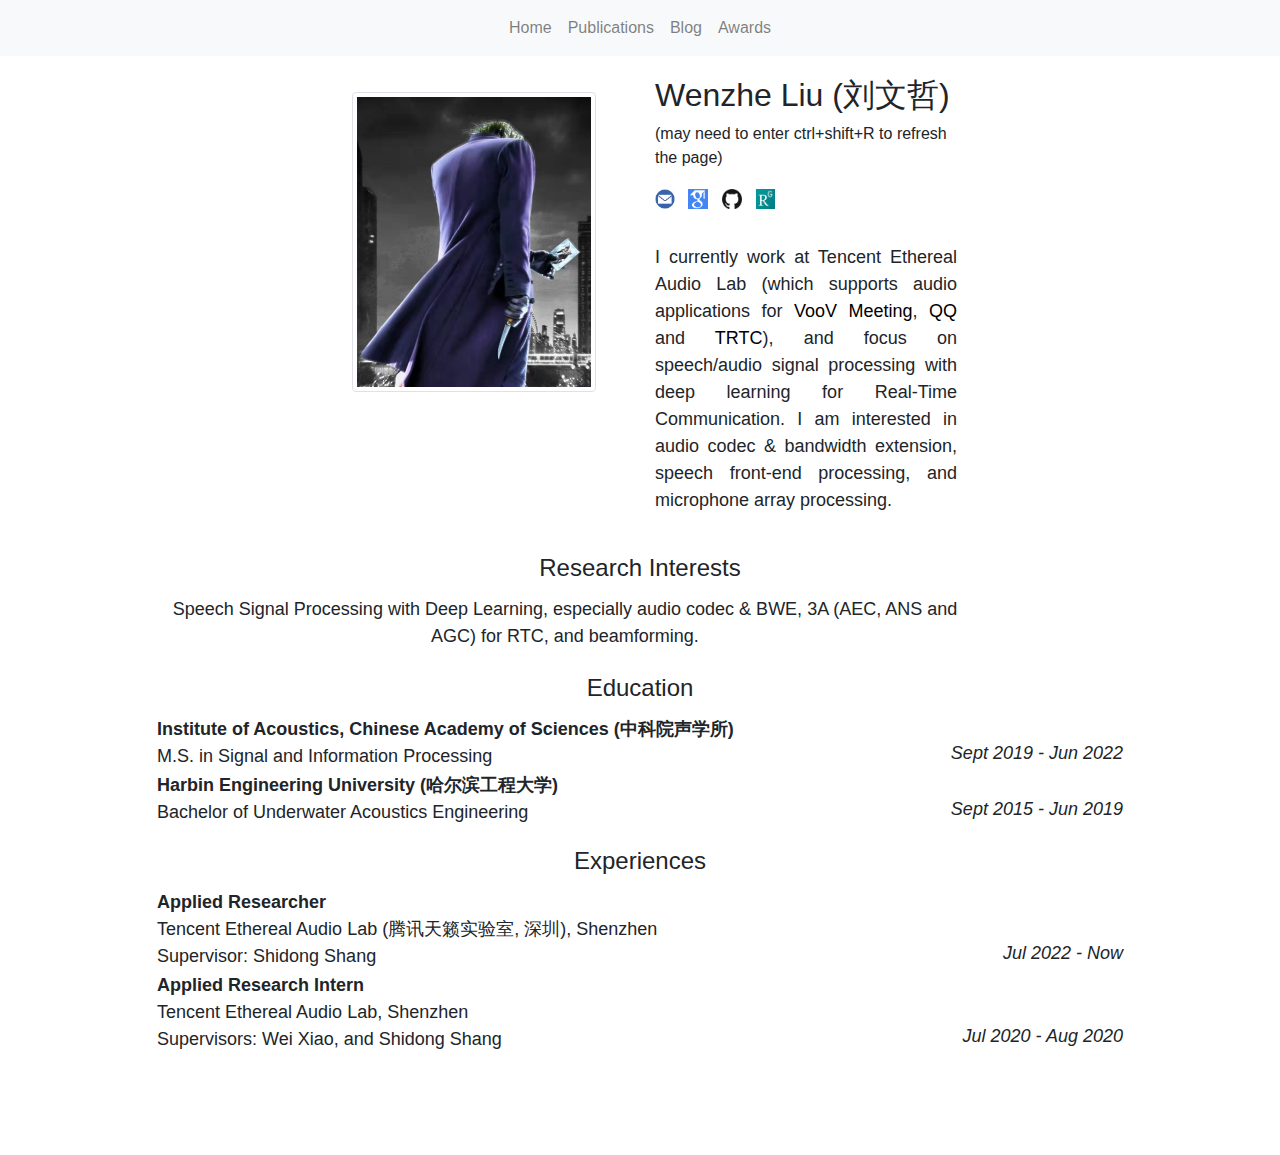
==== index.html @ e64ebca7 "Update index.html" ====
<!doctype html>
<html lang="en">
<head>
    <!-- Required meta tags -->
    <meta charset="utf-8">
	<meta name="google-site-verification" content="4N1WIXOhyUbYiK92iHqLzH_JAJe7_9CRu6kFEKwpWyc" />
	<meta name="baidu-site-verification" content="code-23K15X8EvO" />
    <meta name="viewport" content="width=device-width, initial-scale=1, shrink-to-fit=no">
    <meta name="Keywords" content="Wenzhe Liu, Liu Wenzhe, liuwenzhe, 刘文哲, IACAS, 声学所, 语音, speech, speech enhancement, 语音, 语音增强, wenzheliu, wenzhe liu, know your enemy, 
				   multi-channel speech, beam filter, low-latency, 哈工程, 中科院声学所, 声学研究所">
    <meta name="msvalidate.01" content="AEF277578473332F1C39BA2D576FAE03" />
    <title>刘文哲</title>
    <!-- Bootstrap CSS -->
    <link rel="stylesheet" href="https://maxcdn.bootstrapcdn.com/bootstrap/4.0.0/css/bootstrap.min.css"
        integrity="sha384-Gn5384xqQ1aoWXA+058RXPxPg6fy4IWvTNh0E263XmFcJlSAwiGgFAW/dAiS6JXm" crossorigin="anonymous">
    <!-- Fonts -->
    <link href="https://fonts.googleapis.com/css?family=Source+Sans+Pro:300,600" rel="stylesheet">
    <!-- font awesome -->
    <link rel="stylesheet" href="https://use.fontawesome.com/releases/v5.4.1/css/all.css"
        integrity="sha384-5sAR7xN1Nv6T6+dT2mhtzEpVJvfS3NScPQTrOxhwjIuvcA67KV2R5Jz6kr4abQsz" crossorigin="anonymous">
    <!-- custom css -->
    <link rel="stylesheet" href="assets/css/style.css">
</head>

<body>
    <!-- Navigation bar -->
<nav class="navbar sticky-top navbar-expand-lg navbar-light bg-light">
    <button class="navbar-toggler ml-auto" type="button" data-toggle="collapse" data-target="#navbarItems"
        aria-controls="navbarSupportedContent" aria-expanded="false" aria-label="Toggle navigation">
        <span class="navbar-toggler-icon"></span>
    </button>

    <div class="collapse navbar-collapse" id="navbarItems">
        <ul class="navbar-nav mx-auto">

            <!-- <li class="nav-item dropdown">
                <a class="nav-link dropdown-toggle active" href="index.html" id="homeDropdown" aria-haspopup="true" aria-expanded="false">
                  Home
                </a> 
                <ul class="dropdown-menu" aria-labelledby="homeDropdown">
                  <li><a class="dropdown-item" href="index.html#about">About</a></li>
                  <li><a class="dropdown-item" href="index.html#research">Research</a></li>
                  <li><a class="dropdown-item" href="index.html#news">Education</a></li>
                  <li><a class="dropdown-item" href="index.html#experience">Experience</a></li>
                </ul>
            </li> -->
	    <li class="nav-item">
                <a class="nav-link " href="index.html">Home</a>
            </li>
            <li class="nav-item">
                <a class="nav-link " href="publication.html">Publications</a>
            </li>
	    <li class="nav-item">
                <a class="nav-link "
                   href="blogs.html">Blog</a>
            </li>
		
            <li class="nav-item">
                <a class="nav-link "
                   href="awards.html">Awards</a>
            </li>
        </ul>
    </div>
</nav>
<div class="container">
    <div class="row justify-content-center" id="about">
        <div class="col-md-4">
			<p></p>
            <img src="img/joker.jpg" class="img-thumbnail mx-auto d-block portrait_img" alt="Wenzhe Liu">
        </div>
        <div class="col-md-4 flex align-items-center about_info">
            <div>
                <h1>Wenzhe Liu (刘文哲) </h1> 
		    <p>(may need to enter ctrl+shift+R to refresh the page)</p>

				<h6>
                    <a href="wenzheliu@tencent.com" target="_blank"><img src="./img/email.jpg" height="20px" style="margin-bottom:-3px"></a> &nbsp
                    <a href="https://scholar.google.com/citations?user=lAticxUAAAAJ" target="_blank"><img src="./img/google_scholar.png" height="20px" style="margin-bottom:-3px"></a> &nbsp
                    <a href="https://github.com/Wenzhe-Liu" target="_blank"><img src="./img/github_s.jpg" height="20px" style="margin-bottom:-3px"></a> &nbsp
					<a href="https://www.researchgate.net/profile/Wenzhe-Liu-3" target="_blank"><img src="./img/researchgate.jpg" height="20px" style="margin-bottom:-3px"></a>
					<!-- <a href="https://www.researchgate.net/profile/Wenzhe-Liu-3" target="_blank"><img src="./img/researchgate.jpg" height="20px" style="margin-bottom:-3px">[Researchgate]</a> -->
                </h6>
				
				
                <div class="row">
					<div class="col-md-12">
						<div class="about_text">
							<p> I currently work at Tencent Ethereal Audio Lab (which supports audio applications for <a href="https://meeting.tencent.com/" style="color:black;">VooV Meeting</a>, <a href="https://im.qq.com/index/" style="color:black;">QQ</a> and <a href="https://cloud.tencent.com/product/trtc" style="color:black;">TRTC</a>), 
								and focus on speech/audio signal processing with deep learning for Real-Time Communication. I am interested in audio codec & bandwidth extension, speech front-end processing, and microphone array processing. 
							  
							</p>
						</div>
					</div>
				</div>
                <!-- <h2>14820 NE 36th Street, Building 99, <br> Redmond, WA 98052</h2> -->
                
            </div>
        </div>
    </div>



        <div class="row" id="experience">
            <div class="col-md-12">
				
				<div class="section_header">Research Interests</div>
                
                <div class="experience">
                    
                    <div class="exp_company">
					<center>
                        Speech Signal Processing with Deep Learning, especially audio codec & BWE, 3A (AEC, ANS and AGC) for RTC, and beamforming. 
                    </center>
					</div>
                    
                </div>
                
				
                <div class="section_header">Education</div>
                
                <div class="experience">
                    <div class="exp_title_bold">
                        Institute of Acoustics, Chinese Academy of Sciences (中科院声学所)
                    </div>
                    <div class="exp_company">
                        M.S. in Signal and Information Processing
                    </div>
                    <div class="exp_date_long">
                        Sept 2019 - Jun 2022
                    </div>
                </div>
                <div class="experience">
                    <div class="exp_title_bold">
                        Harbin Engineering University (哈尔滨工程大学)
                    </div>
                    <div class="exp_company">
                        Bachelor of Underwater Acoustics Engineering
                    </div>
                    <div class="exp_date_long">
                        Sept 2015 - Jun 2019
                    </div>
                </div>

                <div class="section_header">Experiences</div>
		    
                <div class="experience">
                    <div class="exp_title_bold">
                        Applied Researcher
                    </div>
                    <div class="exp_company">
                        Tencent Ethereal Audio Lab (腾讯天籁实验室, 深圳), Shenzhen</br>
						Supervisor: Shidong Shang
                    </div>
                    <div class="exp_date_long">
                        Jul 2022 - Now
                    </div>
                </div>
		
                <div class="experience">
                    <div class="exp_title_bold">
                        Applied Research Intern
                    </div>
                    <div class="exp_company">
                        Tencent Ethereal Audio Lab, Shenzhen</br>
						Supervisors: Wei Xiao, and Shidong Shang
                    </div>
                    <div class="exp_date_long">
                        Jul 2020 - Aug 2020
                    </div>
                </div>
            </div>
        </div>
    </div>
    <!-- Optional JavaScript -->
    <!-- jQuery first, then Popper.js, then Bootstrap JS -->
    <script src="https://code.jquery.com/jquery-3.2.1.slim.min.js"
        integrity="sha384-KJ3o2DKtIkvYIK3UENzmM7KCkRr/rE9/Qpg6aAZGJwFDMVNA/GpGFF93hXpG5KkN"
        crossorigin="anonymous"></script>
    <script src="https://cdnjs.cloudflare.com/ajax/libs/popper.js/1.12.9/umd/popper.min.js"
        integrity="sha384-ApNbgh9B+Y1QKtv3Rn7W3mgPxhU9K/ScQsAP7hUibX39j7fakFPskvXusvfa0b4Q"
        crossorigin="anonymous"></script>
    <script src="https://maxcdn.bootstrapcdn.com/bootstrap/4.0.0/js/bootstrap.min.js"
        integrity="sha384-JZR6Spejh4U02d8jOt6vLEHfe/JQGiRRSQQxSfFWpi1MquVdAyjUar5+76PVCmYl"
        crossorigin="anonymous"></script>
    <script src="assets/js/style.js"></script>
</body>

</html>
---- assets/css/style.css ----
/* body { */
    /* font-family: 'Source Sans Pro', sans-serif; */
    /* font-size: 18px; */
    /* padding-top: 0px; */
    padding-top: 62px;
/* } */
body {
    font-family: 'Times New Roman', sans-serif;
    font-size: 18px;
    padding-top: 0px;
    /*padding-top: 62px;*/
}
ul {
    padding-left: 25px;
}

a {
    color: #e03333;
}

a:hover {
    color: #f87979;
}

.navbar .navbar-collapse {
    text-align: center;
}

.navbar-light .navbar-nav .nav-link:focus,
.navbar-light .navbar-nav .nav-link:hover {
    color: #e03333 !important;
}

.navbar-nav li:hover>ul.dropdown-menu {
    margin-top: -8px;
    display: block;
}

.dropdown-menu .dropdown-item:active {
    background: #e03333 !important;
}

.container {
    max-width: 996px;
    margin-bottom: 100px;
}

#about {
    padding-top: 20px;
}

#about h1 {
    font-size: 32px;
}

#about h2 {
    font-size: 20px;
}

#about h3 {
    font-size: 18px;
}

#about h5 {
    font-size: 20px;
}

.portrait_img {
    max-height: 300px;
}

.about_text {
    font-size: 18px;
    margin-top: 30px;
    text-align: justify;
}

.section_header {
    margin-top: 20px;
    margin-bottom: 10px;
    text-align: center;
    font-size: 24px;
}

.section_header hr {
    max-width: 100px;
    height: 5px;
    border-top: 3px solid #e03333;
    margin-top: 10px;
    margin-bottom: 10px;
}

.subsec_header {
    margin-top: 30px;
    text-align: center;
    font-size: 20px;
}

.publication {
    margin-bottom: 0px;
}

.first-column {
    width: 16%;
    padding: 0 10px 0 0;
    /* float: left; */
}

.second-column {
    width: 100%;
    padding: 0 10px 0 10px;
    /* float: right; */
}

/* @media only screen and (max-width: 800px) {

   .first-column {
        width: 100%;
        padding-bottom: 10px;
        float: none;
    }

    .second-column {
        width: 100%;
        padding-bottom: 10px;
        float: none;
    }
    
} */

.pub_title {
    font-size: 20px;
    font-weight: bold;
    margin-bottom: 3px;
}

.pub_award {
    font-size: 18px;
    font-weight: bold;
    color: #e03333;
}

.pub_authors {
    font-size: 18px;
}

.pub_conference {
    font-size: 18px;
    font-style: italic;
    margin-right: 80px;
}

.pub_teaser {
    max-height: 200px;
    width: 100%;
}

.pub_xin {
    font-size: 18px;
    font-weight: bold;
    /* text-decoration: underline; */
    padding-bottom: 1px;
    /* border-bottom: 1px solid; */
    display: inline;
    line-height: 4px;
}

.teach_pub_links {
    font-size: 18px;
    text-align: right;
    margin-top: -26px;
}

.pub_links {
    font-size: 18px;
    /* text-align: right; */
    margin-right: 80px;
    /* margin-top: -32px; */
}

.icon-button {
    padding: 5px 5px 0px 0px;
    font-size: 1.5em;
}

.experience {
    margin-bottom: 5px;
}

.experience>img:first-of-type {
    width: 100px;
}

.exp_title {
    font-size: 18px;
    padding-right: 80px;
}

.exp_title_bold {
    font-size: 18px;
    font-weight: bold;
    padding-right: 80px;
}

.exp_company {
    font-size: 18px;
    margin-right: 150px;
}

.exp_sup {
    margin-top: -30px;
    font-size: 18px;
    text-align: right;
}

.exp_date {
    margin-top: -30px;
    font-size: 18px;
    font-style: italic;
    text-align: right;
}

.exp_date_long {
    margin-top: -30px;
    font-size: 18px;
    font-style: italic;
    text-align: right;
}


.software {
    margin-bottom: 10px;
}

.software_name {
    margin-right: 30px;
}

.software_link {
    font-size: 18px;
    margin-top: -36px;
    text-align: right;
}

.student {
    margin-bottom: 20px;
    text-align: center;
}

.student_name {
    font-size: 18px;
    font-weight: bold;
    padding-right: 0px;
}

.student_link {
    font-size: 18px;
    margin-top: -26px;
    text-align: right;
}

#news_more h5 {
    text-align: center;
}

@media (max-width: 416px) {

    .dropdown-item {
        text-align: center;
    }

    .about_info {
        text-align: center;
    }

    #about h1 {
        font-size: 32px;
    }

    #about h2 {
        font-size: 22px;
    }

    .experience {
        margin-bottom: 5px;
        margin-left: 5px;
        margin-right: 5px;
    }

    .exp_company {
        font-size: 20px;
        margin-right: 0px;
    }

    .exp_title {
        font-size: 18px;
        padding-right: 0px;
    }

    .exp_title_bold {
        font-size: 18px;
        font-weight: bold;
        padding-right: 0px;
    }

    .exp_date {
        margin-top: 0px;
        font-size: 18px;
        font-style: italic;
        text-align: left;
    }

    .exp_date_long {
        margin-top: 0px;
        font-size: 18px;
        font-style: italic;
        text-align: left;
    }

    .publication {
        margin-bottom: 30px;
        margin-left: 5px;
        margin-right: 5px;
    }

    .pub_title {
        font-size: 18px;
        font-weight: bold;
        margin-bottom: 3px;
        text-align: center;
    }

    .pub_authors {
        font-size: 16px;
        text-align: center;
    }

    .pub_conference {
        font-size: 16px;
        font-style: italic;
        margin-right: 0px;
        text-align: center;
    }

    .pub_sophia {
        font-size: 18px;
        padding-bottom: 1px;
        border-bottom: 1px solid;
        line-height: 4px;
    }

    .pub_links {
        font-size: 18px;
        text-align: center;
        margin-top: 0px;
    }

    .software_name {
        font-size: 20px;
        margin-right: 0px;
    }

    .software_link {
        font-size: 18px;
        margin-top: 0px;
        text-align: right;
    }
}

@media (max-width:768px) and (min-width:417px) {

    .dropdown-item {
        text-align: center;
    }

    .about_info {
        text-align: center;
    }

    #about h1 {
        font-size: 28px;
    }

    #about h2 {
        font-size: 20px;
    }

    .exp_title {
        font-size: 18px;
        padding-right: 0px;
    }

    .exp_date_long {
        margin-top: -30px;
        font-size: 18px;
        font-style: italic;
        text-align: right;
    }

    .pub_links {
        font-size: 18px;
        text-align: center;
        margin-top: 0px;
    }
}


@media (max-width:992px) and (min-width:769px) {

    .dropdown-item {
        text-align: center;
    }

    #about h1 {
        font-size: 32px;
    }

    #about h2 {
        font-size: 22px;
    }
}
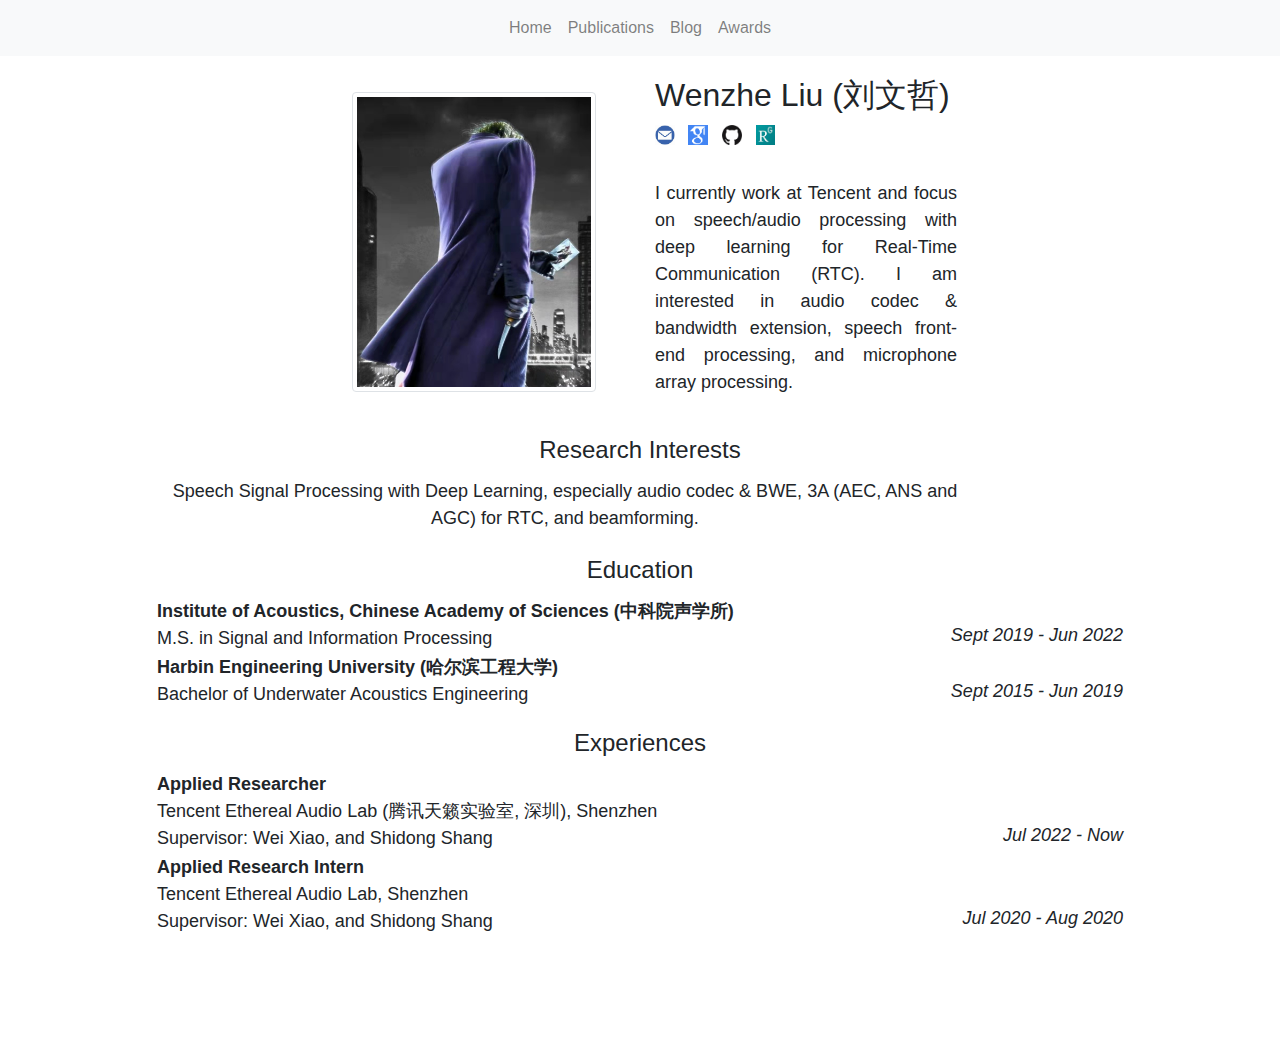
==== commit 529e051d: "Update index.html" ====
--- a/index.html
+++ b/index.html
@@ -31,6 +31,7 @@
     </button>
 
     <div class="collapse navbar-collapse" id="navbarItems">
+        <!--<ul class="navbar-nav ml-auto">-->
         <ul class="navbar-nav mx-auto">
 
             <!-- <li class="nav-item dropdown">
@@ -44,12 +45,21 @@
                   <li><a class="dropdown-item" href="index.html#experience">Experience</a></li>
                 </ul>
             </li> -->
-	    <li class="nav-item">
-                <a class="nav-link " href="index.html">Home</a>
+			<li class="nav-item">
+                <a class="nav-link "
+                href="index.html">Home</a>
             </li>
             <li class="nav-item">
-                <a class="nav-link " href="publication.html">Publications</a>
+                <a class="nav-link "
+                href="publication.html">Publications</a>
             </li>
+            <!-- <li class="nav-item">
+                <a class="nav-link "
+                   href="software.html">Software</a>
+            </li> -->
+            <!-- <li class="nav-item">
+                <a class="nav-link " href="teaching.html">Teaching</a>
+            </li> -->
 	    <li class="nav-item">
                 <a class="nav-link "
                    href="blogs.html">Blog</a>
@@ -59,6 +69,9 @@
                 <a class="nav-link "
                    href="awards.html">Awards</a>
             </li>
+            <!-- <li class="nav-item">
+                <a class="nav-link " href="service.html">Services</a>
+            </li> -->
         </ul>
     </div>
 </nav>
@@ -71,7 +84,6 @@
         <div class="col-md-4 flex align-items-center about_info">
             <div>
                 <h1>Wenzhe Liu (刘文哲) </h1> 
-		    <p>(may need to enter ctrl+shift+R to refresh the page)</p>
 
 				<h6>
                     <a href="wenzheliu@tencent.com" target="_blank"><img src="./img/email.jpg" height="20px" style="margin-bottom:-3px"></a> &nbsp
@@ -85,8 +97,7 @@
                 <div class="row">
 					<div class="col-md-12">
 						<div class="about_text">
-							<p> I currently work at Tencent Ethereal Audio Lab (which supports audio applications for <a href="https://meeting.tencent.com/" style="color:black;">VooV Meeting</a>, <a href="https://im.qq.com/index/" style="color:black;">QQ</a> and <a href="https://cloud.tencent.com/product/trtc" style="color:black;">TRTC</a>), 
-								and focus on speech/audio signal processing with deep learning for Real-Time Communication. I am interested in audio codec & bandwidth extension, speech front-end processing, and microphone array processing. 
+							<p> I currently work at Tencent and focus on speech/audio processing with deep learning for Real-Time Communication (RTC). I am interested in audio codec & bandwidth extension, speech front-end processing, and microphone array processing. 
 							  
 							</p>
 						</div>
@@ -149,7 +160,7 @@
                     </div>
                     <div class="exp_company">
                         Tencent Ethereal Audio Lab (腾讯天籁实验室, 深圳), Shenzhen</br>
-						Supervisor: Shidong Shang
+						Supervisor: Wei Xiao, and Shidong Shang
                     </div>
                     <div class="exp_date_long">
                         Jul 2022 - Now
@@ -162,7 +173,7 @@
                     </div>
                     <div class="exp_company">
                         Tencent Ethereal Audio Lab, Shenzhen</br>
-						Supervisors: Wei Xiao, and Shidong Shang
+						Supervisor: Wei Xiao, and Shidong Shang
                     </div>
                     <div class="exp_date_long">
                         Jul 2020 - Aug 2020
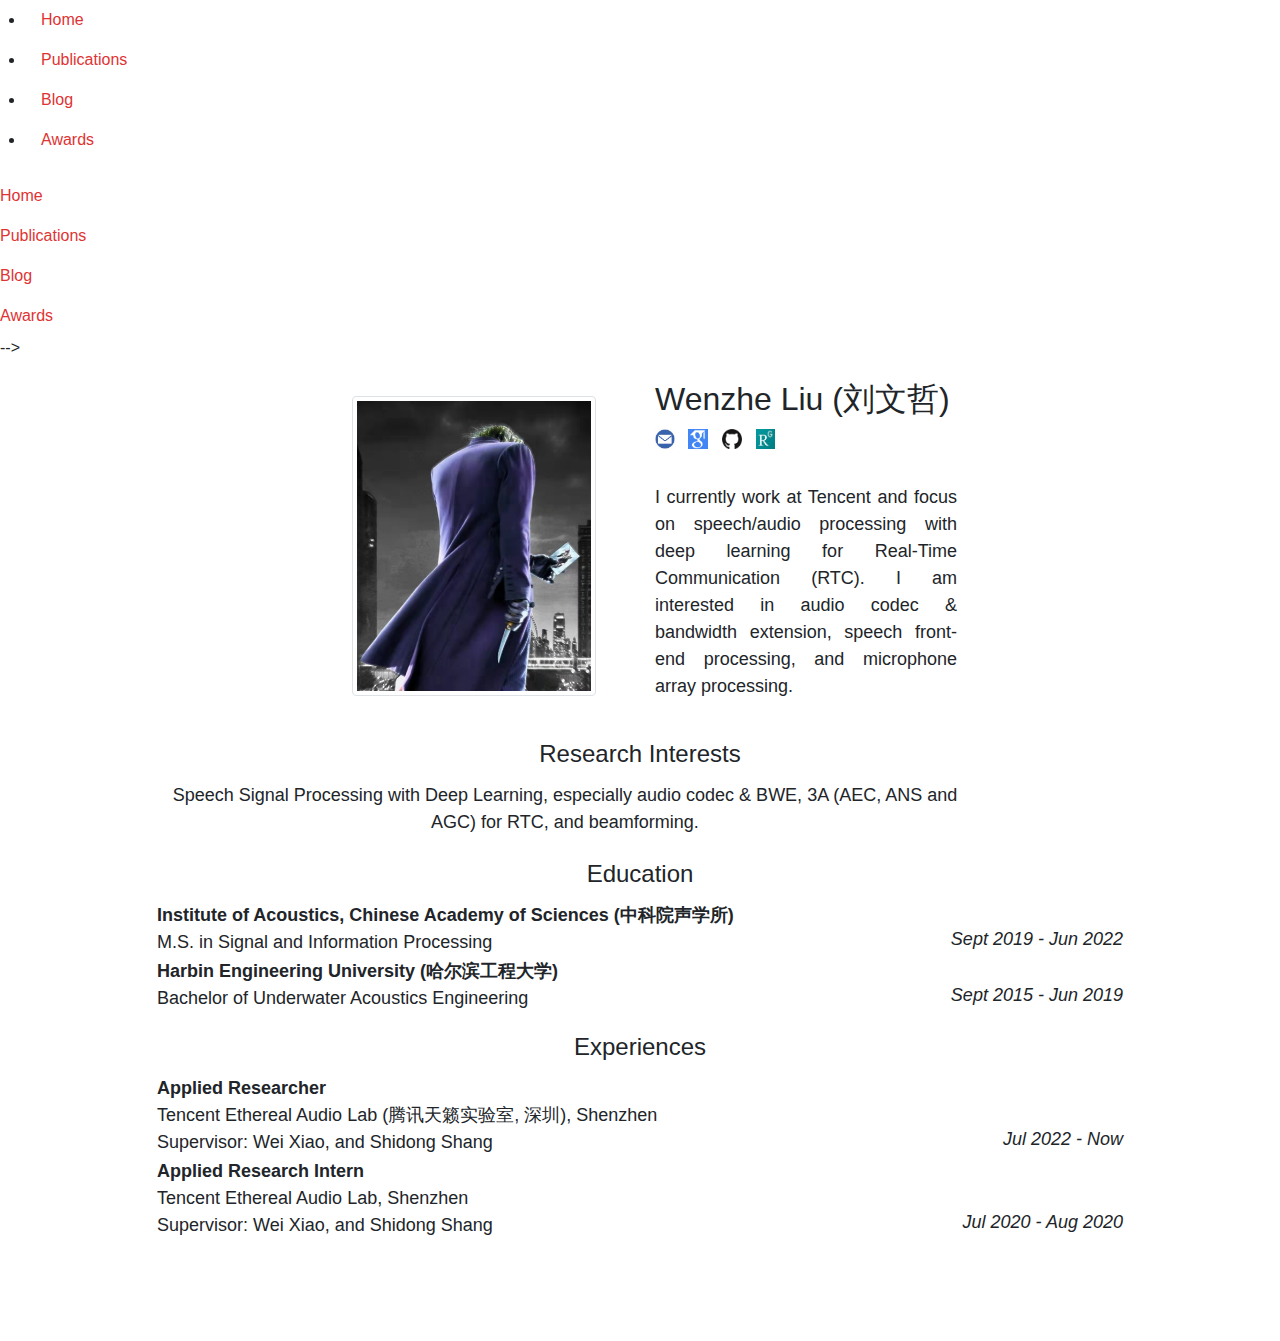
==== commit cd4f5b6b: "Update index.html" ====
--- a/index.html
+++ b/index.html
@@ -24,57 +24,79 @@
 
 <body>
     <!-- Navigation bar -->
-<nav class="navbar sticky-top navbar-expand-lg navbar-light bg-light">
-    <button class="navbar-toggler ml-auto" type="button" data-toggle="collapse" data-target="#navbarItems"
-        aria-controls="navbarSupportedContent" aria-expanded="false" aria-label="Toggle navigation">
-        <span class="navbar-toggler-icon"></span>
-    </button>
-
-    <div class="collapse navbar-collapse" id="navbarItems">
-        <!--<ul class="navbar-nav ml-auto">-->
-        <ul class="navbar-nav mx-auto">
-
-            <!-- <li class="nav-item dropdown">
-                <a class="nav-link dropdown-toggle active" href="index.html" id="homeDropdown" aria-haspopup="true" aria-expanded="false">
-                  Home
-                </a> 
-                <ul class="dropdown-menu" aria-labelledby="homeDropdown">
-                  <li><a class="dropdown-item" href="index.html#about">About</a></li>
-                  <li><a class="dropdown-item" href="index.html#research">Research</a></li>
-                  <li><a class="dropdown-item" href="index.html#news">Education</a></li>
-                  <li><a class="dropdown-item" href="index.html#experience">Experience</a></li>
-                </ul>
-            </li> -->
-			<li class="nav-item">
+	 <div>
+        <ul>
+	   <li>
                 <a class="nav-link "
                 href="index.html">Home</a>
             </li>
-            <li class="nav-item">
+            <li>
                 <a class="nav-link "
                 href="publication.html">Publications</a>
             </li>
-            <!-- <li class="nav-item">
-                <a class="nav-link "
-                   href="software.html">Software</a>
-            </li> -->
-            <!-- <li class="nav-item">
-                <a class="nav-link " href="teaching.html">Teaching</a>
-            </li> -->
-	    <li class="nav-item">
+	    <li>
                 <a class="nav-link "
                    href="blogs.html">Blog</a>
             </li>
 		
-            <li class="nav-item">
+            <li>
                 <a class="nav-link "
                    href="awards.html">Awards</a>
             </li>
-            <!-- <li class="nav-item">
-                <a class="nav-link " href="service.html">Services</a>
-            </li> -->
         </ul>
     </div>
-</nav>
+<!-- 	<nav class="navbar sticky-top navbar-expand-lg navbar-light bg-light">
+	    <button class="navbar-toggler ml-auto" type="button" data-toggle="collapse" data-target="#navbarItems"
+		aria-controls="navbarSupportedContent" aria-expanded="false" aria-label="Toggle navigation">
+		<span class="navbar-toggler-icon"></span>
+	    </button>
+
+	    <div class="collapse navbar-collapse" id="navbarItems">
+		<!--<ul class="navbar-nav ml-auto">-->
+		<ul class="navbar-nav mx-auto">
+
+		    <!-- <li class="nav-item dropdown">
+			<a class="nav-link dropdown-toggle active" href="index.html" id="homeDropdown" aria-haspopup="true" aria-expanded="false">
+			  Home
+			</a> 
+			<ul class="dropdown-menu" aria-labelledby="homeDropdown">
+			  <li><a class="dropdown-item" href="index.html#about">About</a></li>
+			  <li><a class="dropdown-item" href="index.html#research">Research</a></li>
+			  <li><a class="dropdown-item" href="index.html#news">Education</a></li>
+			  <li><a class="dropdown-item" href="index.html#experience">Experience</a></li>
+			</ul>
+		    </li> -->
+				<li class="nav-item">
+			<a class="nav-link "
+			href="index.html">Home</a>
+		    </li>
+		    <li class="nav-item">
+			<a class="nav-link "
+			href="publication.html">Publications</a>
+		    </li>
+		    <!-- <li class="nav-item">
+			<a class="nav-link "
+			   href="software.html">Software</a>
+		    </li> -->
+		    <!-- <li class="nav-item">
+			<a class="nav-link " href="teaching.html">Teaching</a>
+		    </li> -->
+		    <li class="nav-item">
+			<a class="nav-link "
+			   href="blogs.html">Blog</a>
+		    </li>
+
+		    <li class="nav-item">
+			<a class="nav-link "
+			   href="awards.html">Awards</a>
+		    </li>
+		    <!-- <li class="nav-item">
+			<a class="nav-link " href="service.html">Services</a>
+		    </li> -->
+		</ul>
+	    </div>
+	</nav> -->
+	
 <div class="container">
     <div class="row justify-content-center" id="about">
         <div class="col-md-4">
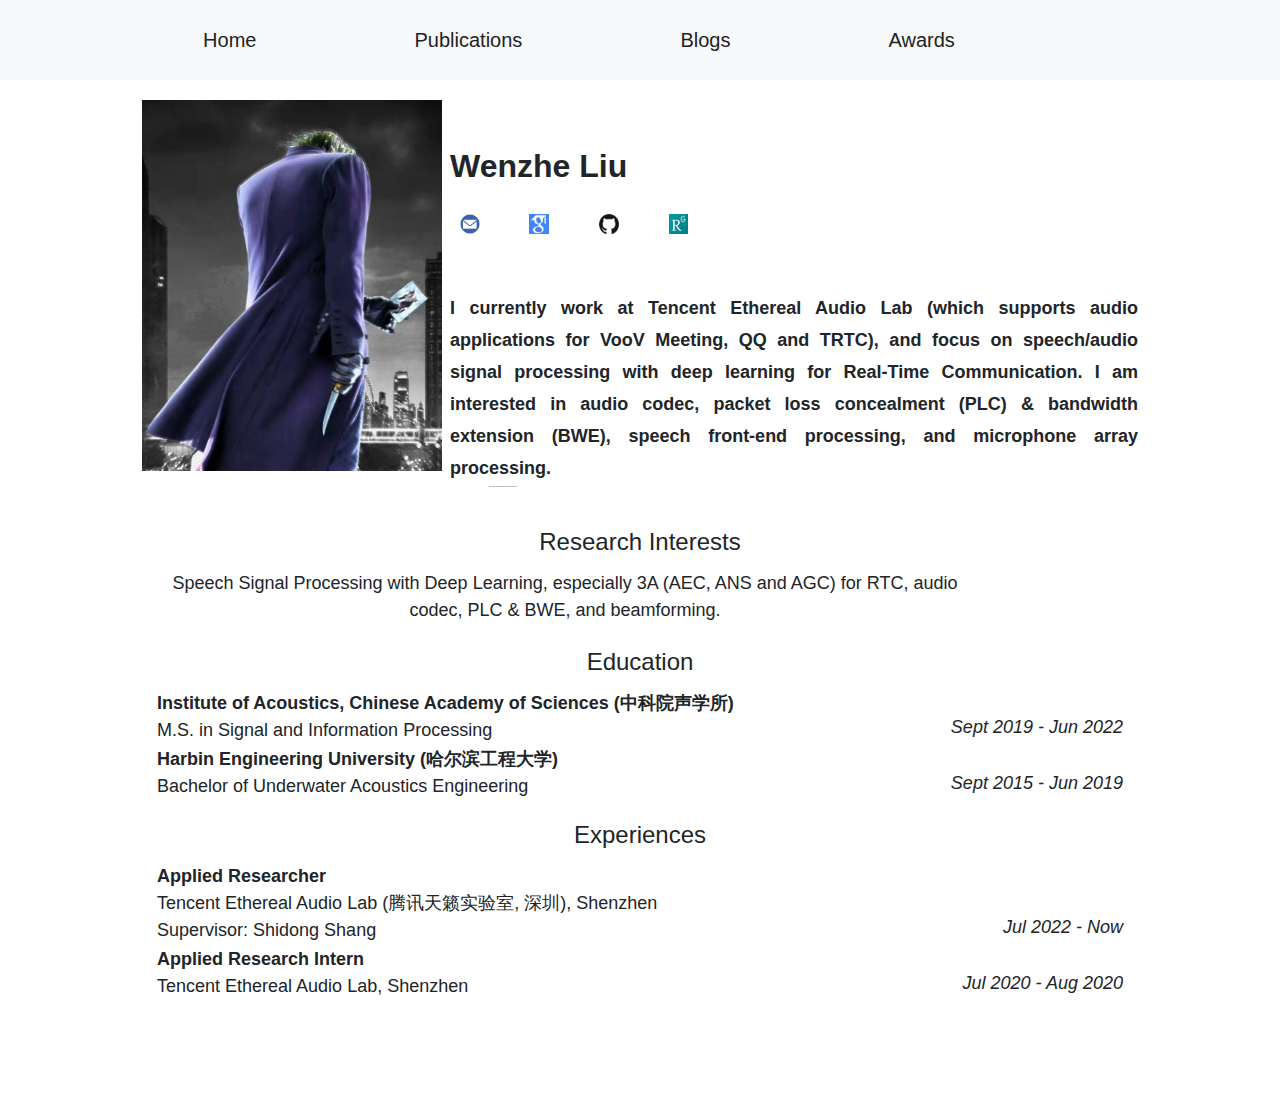
==== commit 60d48e5a: "Update index.html" ====
--- a/index.html
+++ b/index.html
@@ -1,132 +1,126 @@
 <!doctype html>
-<html lang="en">
-<head>
+<html lang="en"><head>
     <!-- Required meta tags -->
     <meta charset="utf-8">
-	<meta name="google-site-verification" content="4N1WIXOhyUbYiK92iHqLzH_JAJe7_9CRu6kFEKwpWyc" />
-	<meta name="baidu-site-verification" content="code-23K15X8EvO" />
+	<meta name="google-site-verification" content="4N1WIXOhyUbYiK92iHqLzH_JAJe7_9CRu6kFEKwpWyc">
+	<meta name="baidu-site-verification" content="code-23K15X8EvO">
     <meta name="viewport" content="width=device-width, initial-scale=1, shrink-to-fit=no">
     <meta name="Keywords" content="Wenzhe Liu, Liu Wenzhe, liuwenzhe, 刘文哲, IACAS, 声学所, 语音, speech, speech enhancement, 语音, 语音增强, wenzheliu, wenzhe liu, know your enemy, 
 				   multi-channel speech, beam filter, low-latency, 哈工程, 中科院声学所, 声学研究所">
-    <meta name="msvalidate.01" content="AEF277578473332F1C39BA2D576FAE03" />
+    <meta name="msvalidate.01" content="AEF277578473332F1C39BA2D576FAE03">
     <title>刘文哲</title>
     <!-- Bootstrap CSS -->
-    <link rel="stylesheet" href="https://maxcdn.bootstrapcdn.com/bootstrap/4.0.0/css/bootstrap.min.css"
-        integrity="sha384-Gn5384xqQ1aoWXA+058RXPxPg6fy4IWvTNh0E263XmFcJlSAwiGgFAW/dAiS6JXm" crossorigin="anonymous">
+    <link rel="stylesheet" href="https://maxcdn.bootstrapcdn.com/bootstrap/4.0.0/css/bootstrap.min.css" integrity="sha384-Gn5384xqQ1aoWXA+058RXPxPg6fy4IWvTNh0E263XmFcJlSAwiGgFAW/dAiS6JXm" crossorigin="anonymous">
     <!-- Fonts -->
     <link href="https://fonts.googleapis.com/css?family=Source+Sans+Pro:300,600" rel="stylesheet">
     <!-- font awesome -->
-    <link rel="stylesheet" href="https://use.fontawesome.com/releases/v5.4.1/css/all.css"
-        integrity="sha384-5sAR7xN1Nv6T6+dT2mhtzEpVJvfS3NScPQTrOxhwjIuvcA67KV2R5Jz6kr4abQsz" crossorigin="anonymous">
+    <link rel="stylesheet" href="https://use.fontawesome.com/releases/v5.4.1/css/all.css" integrity="sha384-5sAR7xN1Nv6T6+dT2mhtzEpVJvfS3NScPQTrOxhwjIuvcA67KV2R5Jz6kr4abQsz" crossorigin="anonymous">
     <!-- custom css -->
     <link rel="stylesheet" href="assets/css/style.css">
+    <style>
+	    ul{list-style-type:none;margin:0;padding:0;overflow:hidden;background-color:#bbb;} 
+	    li{float:left} 
+	    li a{display:block;width:120px; padding:20px 50px; font-size:50}
+
+<!--     body {
+    min-width: 320px;
+    height: auto;
+    background-color: #fff;
+    font-family: Open Sans,Arial,Helvetica,Microsoft Yahei,sans-serif;
+    font-size: 1px;
+    font-display: fallback;
+    line-height: 1.5;
+} -->
+    div a{
+        position: relative;
+    flex:1 0 auto;
+    height: 64px;
+    display: inline-flex;
+    -webkit-box-align: center;
+    align-items: center;
+    padding: 0px 18px;
+    background-color: transparent;
+    text-decoration: none;
+    cursor: pointer;
+    color: #202325;
+    font-size: 20px;
+    }
+    nav div{
+        height: 64px;
+    display: flex;
+    -webkit-box-align: center;
+    align-items: center;
+width: 1260px;
+    max-width: 90%;
+    margin: auto;
+    -webkit-box-pack: justify;
+    justify-content: space-between;
+    }
+.acontainer {font-size: 0;}
+.aleft {
+ display: inline-block;
+ vertical-align: top;
+ width: 300px;
+ }
+.aright {
+ display: inline-block;
+ width: calc(100% - 300px);
+ vertical-align: top;}
+.aright h1{    font-size: 22px;
+    line-height: 32px;
+    font-weight: 600;
+    margin-top: 50px;
+    margin-bottom: 8px;
+          margin-left:8px;}
+.bio {ont-size: 22px;
+    line-height: 32px;
+    font-weight: 600;
+    margin-top: 8px;
+    margin-bottom: 2px;
+          margin-left:8px;}
+</style> 
 </head>
 
 <body>
     <!-- Navigation bar -->
-	 <div>
-        <ul>
-	   <li>
-                <a class="nav-link "
-                href="index.html">Home</a>
-            </li>
-            <li>
-                <a class="nav-link "
-                href="publication.html">Publications</a>
-            </li>
-	    <li>
-                <a class="nav-link "
-                   href="blogs.html">Blog</a>
-            </li>
-		
-            <li>
-                <a class="nav-link "
-                   href="awards.html">Awards</a>
-            </li>
-        </ul>
-    </div>
-<!-- 	<nav class="navbar sticky-top navbar-expand-lg navbar-light bg-light">
-	    <button class="navbar-toggler ml-auto" type="button" data-toggle="collapse" data-target="#navbarItems"
-		aria-controls="navbarSupportedContent" aria-expanded="false" aria-label="Toggle navigation">
-		<span class="navbar-toggler-icon"></span>
-	    </button>
-
-	    <div class="collapse navbar-collapse" id="navbarItems">
-		<!--<ul class="navbar-nav ml-auto">-->
-		<ul class="navbar-nav mx-auto">
-
-		    <!-- <li class="nav-item dropdown">
-			<a class="nav-link dropdown-toggle active" href="index.html" id="homeDropdown" aria-haspopup="true" aria-expanded="false">
-			  Home
-			</a> 
-			<ul class="dropdown-menu" aria-labelledby="homeDropdown">
-			  <li><a class="dropdown-item" href="index.html#about">About</a></li>
-			  <li><a class="dropdown-item" href="index.html#research">Research</a></li>
-			  <li><a class="dropdown-item" href="index.html#news">Education</a></li>
-			  <li><a class="dropdown-item" href="index.html#experience">Experience</a></li>
-			</ul>
-		    </li> -->
-				<li class="nav-item">
-			<a class="nav-link "
-			href="index.html">Home</a>
-		    </li>
-		    <li class="nav-item">
-			<a class="nav-link "
-			href="publication.html">Publications</a>
-		    </li>
-		    <!-- <li class="nav-item">
-			<a class="nav-link "
-			   href="software.html">Software</a>
-		    </li> -->
-		    <!-- <li class="nav-item">
-			<a class="nav-link " href="teaching.html">Teaching</a>
-		    </li> -->
-		    <li class="nav-item">
-			<a class="nav-link "
-			   href="blogs.html">Blog</a>
-		    </li>
-
-		    <li class="nav-item">
-			<a class="nav-link "
-			   href="awards.html">Awards</a>
-		    </li>
-		    <!-- <li class="nav-item">
-			<a class="nav-link " href="service.html">Services</a>
-		    </li> -->
-		</ul>
-	    </div>
-	</nav> -->
-	
+<header><nav class="navbar sticky-top navbar-expand-lg navbar-light bg-light">
+     <div class="collapse navbar-collapse" id="navbarItems">
+         <div color="#202325"><div color="#202325">
+                 <a href="index.html" position="relative" height="64px" display="inline-flex">Home</a>
+                 <a href="publication.html">Publications</a>
+<a href="blogs.html">Blogs</a>
+                 <a href="awards.html">Awards</a></div></div></div></nav></header>
 <div class="container">
     <div class="row justify-content-center" id="about">
-        <div class="col-md-4">
-			<p></p>
-            <img src="img/joker.jpg" class="img-thumbnail mx-auto d-block portrait_img" alt="Wenzhe Liu">
-        </div>
-        <div class="col-md-4 flex align-items-center about_info">
-            <div>
-                <h1>Wenzhe Liu (刘文哲) </h1> 
-
-				<h6>
-                    <a href="wenzheliu@tencent.com" target="_blank"><img src="./img/email.jpg" height="20px" style="margin-bottom:-3px"></a> &nbsp
-                    <a href="https://scholar.google.com/citations?user=lAticxUAAAAJ" target="_blank"><img src="./img/google_scholar.png" height="20px" style="margin-bottom:-3px"></a> &nbsp
-                    <a href="https://github.com/Wenzhe-Liu" target="_blank"><img src="./img/github_s.jpg" height="20px" style="margin-bottom:-3px"></a> &nbsp
+        <div class="acontainer">
+	<div class="aleft">
+            <img alt="" src="img/joker.jpg" width="300px">
+    </div>
+    <div class="aright">
+        <h1>Wenzhe Liu</h1><h6>
+                    <a href="wenzheliu@tencent.com" target="_blank"><img src="./img/email.jpg" height="20px" style="margin-bottom:-3px"></a> &nbsp;
+                    <a href="https://scholar.google.com/citations?user=lAticxUAAAAJ" target="_blank"><img src="./img/google_scholar.png" height="20px" style="margin-bottom:-3px"></a> &nbsp;
+                    <a href="https://github.com/Wenzhe-Liu" target="_blank"><img src="./img/github_s.jpg" height="20px" style="margin-bottom:-3px"></a> &nbsp;
 					<a href="https://www.researchgate.net/profile/Wenzhe-Liu-3" target="_blank"><img src="./img/researchgate.jpg" height="20px" style="margin-bottom:-3px"></a>
 					<!-- <a href="https://www.researchgate.net/profile/Wenzhe-Liu-3" target="_blank"><img src="./img/researchgate.jpg" height="20px" style="margin-bottom:-3px">[Researchgate]</a> -->
                 </h6>
-				
-				
-                <div class="row">
+    <div class="row">
 					<div class="col-md-12">
 						<div class="about_text">
-							<p> I currently work at Tencent and focus on speech/audio processing with deep learning for Real-Time Communication (RTC). I am interested in audio codec & bandwidth extension, speech front-end processing, and microphone array processing. 
+							<p class="bio"> I currently work at Tencent Ethereal Audio Lab (which supports audio applications for VooV Meeting, QQ and TRTC), 
+								and focus on speech/audio signal processing with deep learning for Real-Time Communication. I am interested in audio codec, packet loss concealment (PLC) &amp; bandwidth extension (BWE), speech front-end processing, and microphone array processing. 
 							  
 							</p>
 						</div>
 					</div>
 				</div>
-                <!-- <h2>14820 NE 36th Street, Building 99, <br> Redmond, WA 98052</h2> -->
-                
+    
+    
+    </div>
+</div>
+        <div class="col-md-4 flex align-items-center about_info">
+            <div>
+		    <p>(may need to enter ctrl(command)+shift+R to refresh the page)</p>
             </div>
         </div>
     </div>
@@ -135,14 +129,12 @@
 
         <div class="row" id="experience">
             <div class="col-md-12">
-				
 				<div class="section_header">Research Interests</div>
-                
                 <div class="experience">
                     
                     <div class="exp_company">
 					<center>
-                        Speech Signal Processing with Deep Learning, especially audio codec & BWE, 3A (AEC, ANS and AGC) for RTC, and beamforming. 
+                        Speech Signal Processing with Deep Learning, especially 3A (AEC, ANS and AGC) for RTC, audio codec, PLC &amp; BWE, and beamforming. 
                     </center>
 					</div>
                     
@@ -181,8 +173,8 @@
                         Applied Researcher
                     </div>
                     <div class="exp_company">
-                        Tencent Ethereal Audio Lab (腾讯天籁实验室, 深圳), Shenzhen</br>
-						Supervisor: Wei Xiao, and Shidong Shang
+                        Tencent Ethereal Audio Lab (腾讯天籁实验室, 深圳), Shenzhen<br>
+						Supervisor: Shidong Shang
                     </div>
                     <div class="exp_date_long">
                         Jul 2022 - Now
@@ -194,8 +186,7 @@
                         Applied Research Intern
                     </div>
                     <div class="exp_company">
-                        Tencent Ethereal Audio Lab, Shenzhen</br>
-						Supervisor: Wei Xiao, and Shidong Shang
+                        Tencent Ethereal Audio Lab, Shenzhen<br>
                     </div>
                     <div class="exp_date_long">
                         Jul 2020 - Aug 2020
@@ -206,16 +197,11 @@
     </div>
     <!-- Optional JavaScript -->
     <!-- jQuery first, then Popper.js, then Bootstrap JS -->
-    <script src="https://code.jquery.com/jquery-3.2.1.slim.min.js"
-        integrity="sha384-KJ3o2DKtIkvYIK3UENzmM7KCkRr/rE9/Qpg6aAZGJwFDMVNA/GpGFF93hXpG5KkN"
-        crossorigin="anonymous"></script>
-    <script src="https://cdnjs.cloudflare.com/ajax/libs/popper.js/1.12.9/umd/popper.min.js"
-        integrity="sha384-ApNbgh9B+Y1QKtv3Rn7W3mgPxhU9K/ScQsAP7hUibX39j7fakFPskvXusvfa0b4Q"
-        crossorigin="anonymous"></script>
-    <script src="https://maxcdn.bootstrapcdn.com/bootstrap/4.0.0/js/bootstrap.min.js"
-        integrity="sha384-JZR6Spejh4U02d8jOt6vLEHfe/JQGiRRSQQxSfFWpi1MquVdAyjUar5+76PVCmYl"
-        crossorigin="anonymous"></script>
+    <script src="https://code.jquery.com/jquery-3.2.1.slim.min.js" integrity="sha384-KJ3o2DKtIkvYIK3UENzmM7KCkRr/rE9/Qpg6aAZGJwFDMVNA/GpGFF93hXpG5KkN" crossorigin="anonymous"></script>
+    <script src="https://cdnjs.cloudflare.com/ajax/libs/popper.js/1.12.9/umd/popper.min.js" integrity="sha384-ApNbgh9B+Y1QKtv3Rn7W3mgPxhU9K/ScQsAP7hUibX39j7fakFPskvXusvfa0b4Q" crossorigin="anonymous"></script>
+    <script src="https://maxcdn.bootstrapcdn.com/bootstrap/4.0.0/js/bootstrap.min.js" integrity="sha384-JZR6Spejh4U02d8jOt6vLEHfe/JQGiRRSQQxSfFWpi1MquVdAyjUar5+76PVCmYl" crossorigin="anonymous"></script>
     <script src="assets/js/style.js"></script>
-</body>
-
-</html>
+
+
+
+</body></html>
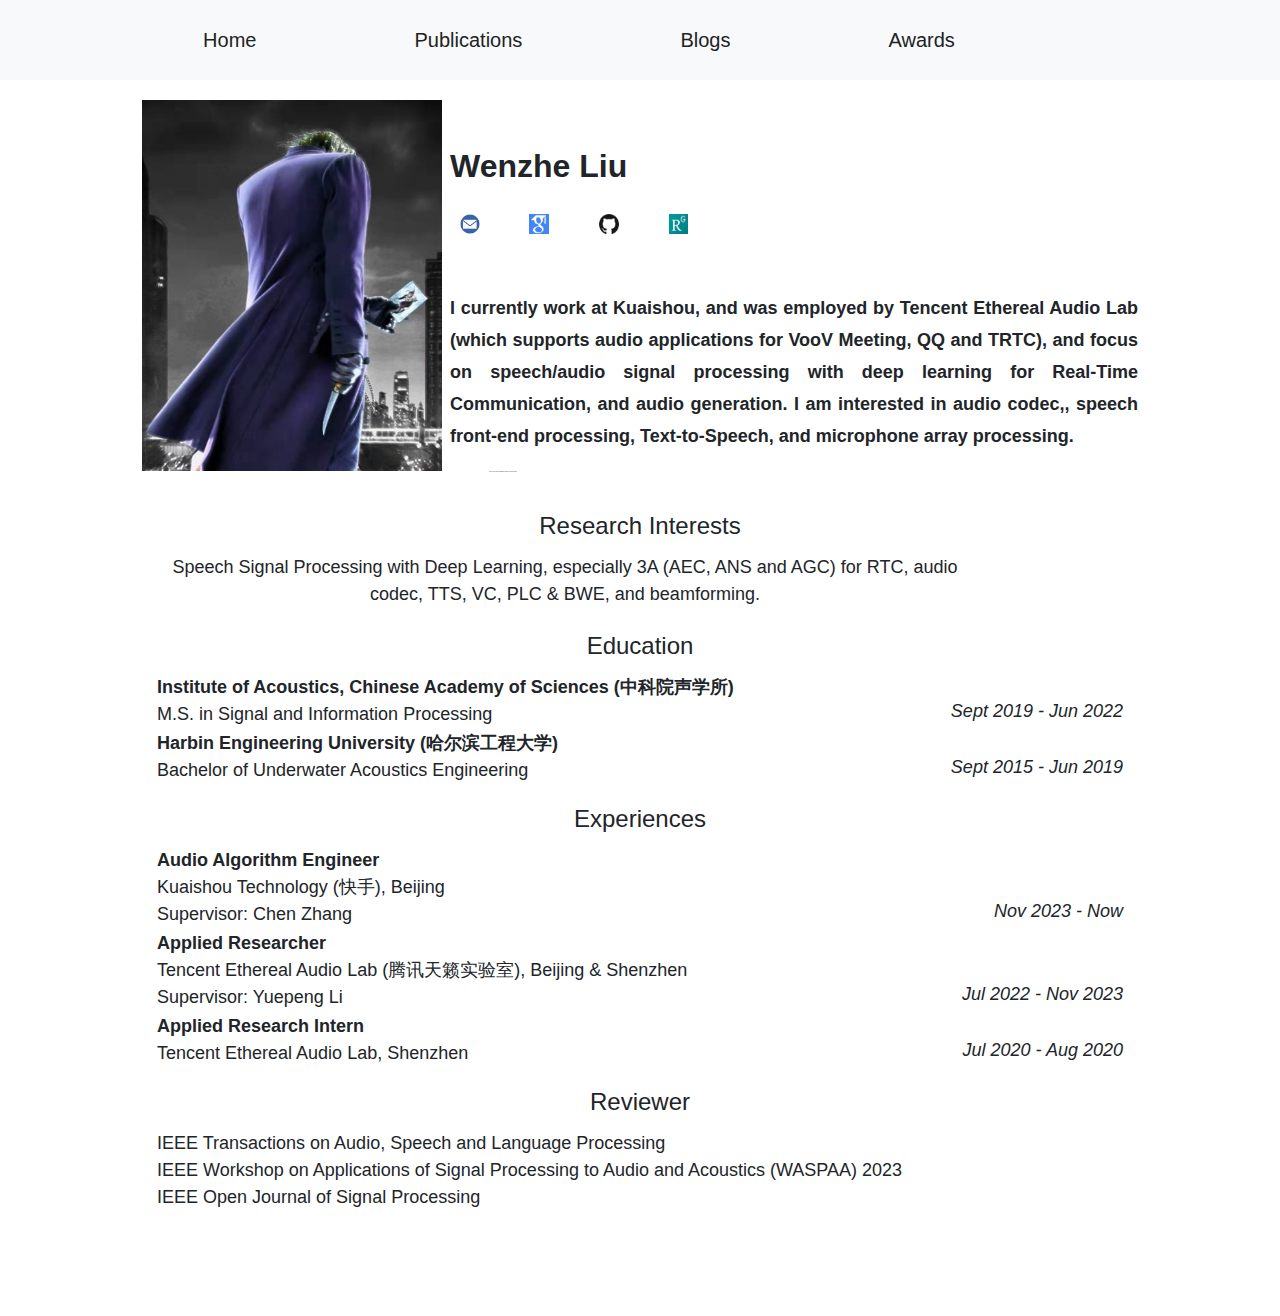
==== commit 0fbf21f2: "Update index.html" ====
--- a/index.html
+++ b/index.html
@@ -98,7 +98,7 @@
     </div>
     <div class="aright">
         <h1>Wenzhe Liu</h1><h6>
-                    <a href="wenzheliu@tencent.com" target="_blank"><img src="./img/email.jpg" height="20px" style="margin-bottom:-3px"></a> &nbsp;
+                    <a href="liuwenzhe@mail.ioa.ac.cn" target="_blank"><img src="./img/email.jpg" height="20px" style="margin-bottom:-3px"></a> &nbsp;
                     <a href="https://scholar.google.com/citations?user=lAticxUAAAAJ" target="_blank"><img src="./img/google_scholar.png" height="20px" style="margin-bottom:-3px"></a> &nbsp;
                     <a href="https://github.com/Wenzhe-Liu" target="_blank"><img src="./img/github_s.jpg" height="20px" style="margin-bottom:-3px"></a> &nbsp;
 					<a href="https://www.researchgate.net/profile/Wenzhe-Liu-3" target="_blank"><img src="./img/researchgate.jpg" height="20px" style="margin-bottom:-3px"></a>
@@ -107,8 +107,8 @@
     <div class="row">
 					<div class="col-md-12">
 						<div class="about_text">
-							<p class="bio"> I currently work at Tencent Ethereal Audio Lab (which supports audio applications for VooV Meeting, QQ and TRTC), 
-								and focus on speech/audio signal processing with deep learning for Real-Time Communication. I am interested in audio codec, packet loss concealment (PLC) &amp; bandwidth extension (BWE), speech front-end processing, and microphone array processing. 
+							<p class="bio"> I currently work at Kuaishou, and was employed by Tencent Ethereal Audio Lab (which supports audio applications for VooV Meeting, QQ and TRTC), 
+								and focus on speech/audio signal processing with deep learning for Real-Time Communication, and audio generation. I am interested in audio codec,, speech front-end processing, Text-to-Speech, and microphone array processing. 
 							  
 							</p>
 						</div>
@@ -134,7 +134,7 @@
                     
                     <div class="exp_company">
 					<center>
-                        Speech Signal Processing with Deep Learning, especially 3A (AEC, ANS and AGC) for RTC, audio codec, PLC &amp; BWE, and beamforming. 
+                        Speech Signal Processing with Deep Learning, especially 3A (AEC, ANS and AGC) for RTC, audio codec, TTS, VC, PLC &amp; BWE, and beamforming. 
                     </center>
 					</div>
                     
@@ -167,17 +167,29 @@
                 </div>
 
                 <div class="section_header">Experiences</div>
+		<div class="experience">
+                    <div class="exp_title_bold">
+                        Audio Algorithm Engineer
+                    </div>
+                    <div class="exp_company">
+                        Kuaishou Technology (快手), Beijing <br>
+						Supervisor: Chen Zhang
+                    </div>
+                    <div class="exp_date_long">
+                        Nov 2023 - Now
+                    </div>
+                </div>
 		    
                 <div class="experience">
                     <div class="exp_title_bold">
                         Applied Researcher
                     </div>
                     <div class="exp_company">
-                        Tencent Ethereal Audio Lab (腾讯天籁实验室, 深圳), Shenzhen<br>
-						Supervisor: Shidong Shang
-                    </div>
-                    <div class="exp_date_long">
-                        Jul 2022 - Now
+                        Tencent Ethereal Audio Lab (腾讯天籁实验室), Beijing & Shenzhen<br>
+						Supervisor: Yuepeng Li
+                    </div>
+                    <div class="exp_date_long">
+                        Jul 2022 - Nov 2023
                     </div>
                 </div>
 		
@@ -190,6 +202,20 @@
                     </div>
                     <div class="exp_date_long">
                         Jul 2020 - Aug 2020
+                    </div>
+                </div>
+		    
+		<div class="section_header">Reviewer</div>
+		    
+                <div class="experience">
+                    <div class="exp_company">
+                        IEEE Transactions on Audio, Speech and Language Processing
+                    </div>
+		    <div class="exp_company">
+                        IEEE Workshop on Applications of Signal Processing to Audio and Acoustics (WASPAA) 2023
+                    </div>
+		    <div class="exp_company">
+                        IEEE Open Journal of Signal Processing
                     </div>
                 </div>
             </div>
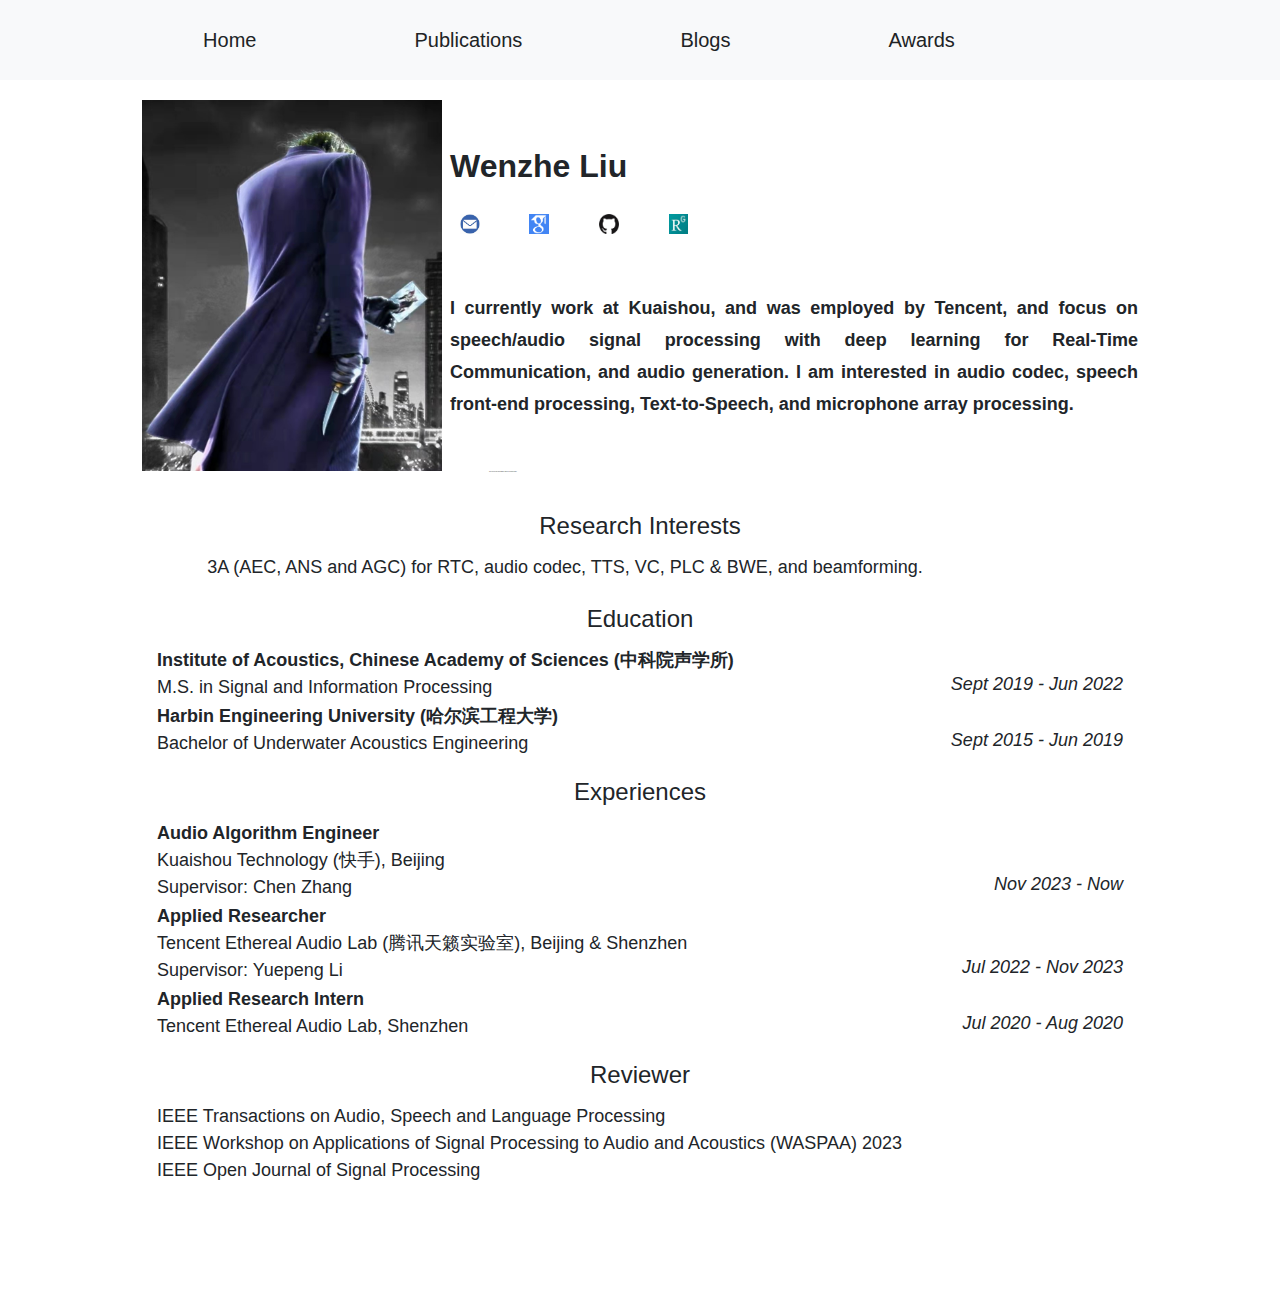
==== commit 6e82a10b: "Update index.html" ====
--- a/index.html
+++ b/index.html
@@ -107,8 +107,8 @@
     <div class="row">
 					<div class="col-md-12">
 						<div class="about_text">
-							<p class="bio"> I currently work at Kuaishou, and was employed by Tencent Ethereal Audio Lab (which supports audio applications for VooV Meeting, QQ and TRTC), 
-								and focus on speech/audio signal processing with deep learning for Real-Time Communication, and audio generation. I am interested in audio codec,, speech front-end processing, Text-to-Speech, and microphone array processing. 
+							<p class="bio"> I currently work at Kuaishou, and was employed by Tencent, 
+								and focus on speech/audio signal processing with deep learning for Real-Time Communication, and audio generation. I am interested in audio codec, speech front-end processing, Text-to-Speech, and microphone array processing. 
 							  
 							</p>
 						</div>
@@ -134,7 +134,7 @@
                     
                     <div class="exp_company">
 					<center>
-                        Speech Signal Processing with Deep Learning, especially 3A (AEC, ANS and AGC) for RTC, audio codec, TTS, VC, PLC &amp; BWE, and beamforming. 
+                        3A (AEC, ANS and AGC) for RTC, audio codec, TTS, VC, PLC &amp; BWE, and beamforming. 
                     </center>
 					</div>
                     
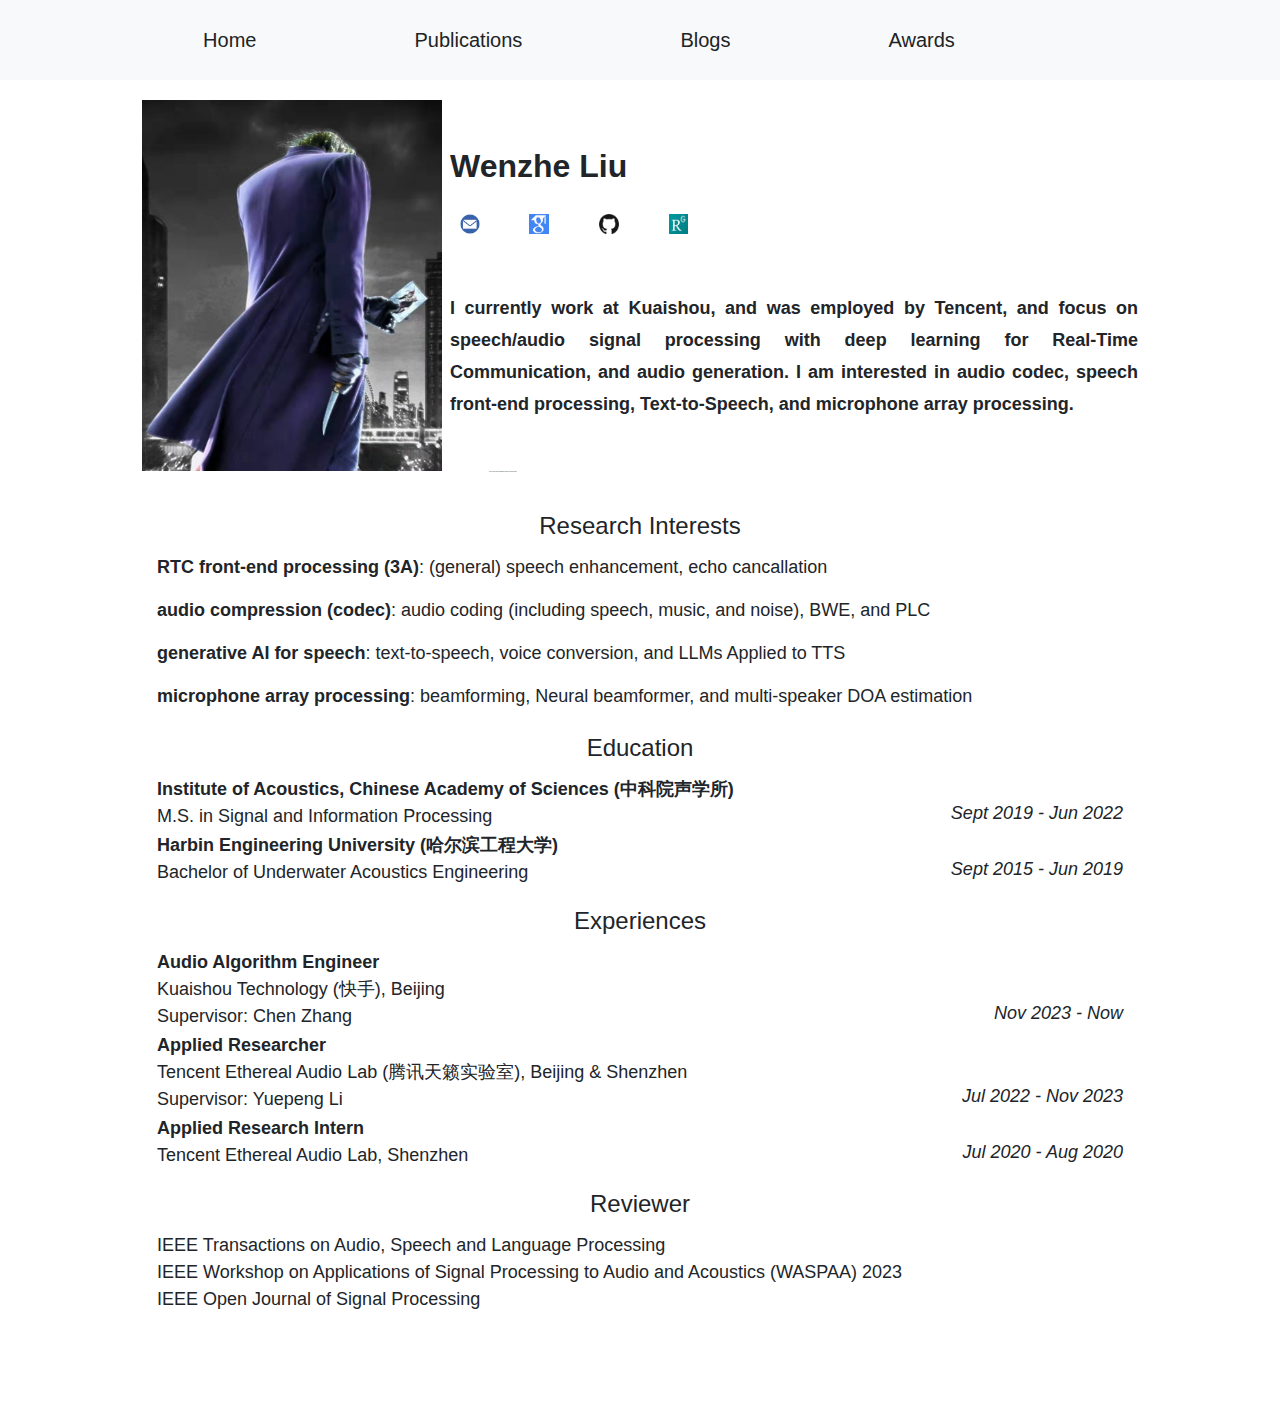
==== commit ef2d4b5f: "Update index.html" ====
--- a/index.html
+++ b/index.html
@@ -132,11 +132,12 @@
 				<div class="section_header">Research Interests</div>
                 <div class="experience">
                     
-                    <div class="exp_company">
-					<center>
-                        3A (AEC, ANS and AGC) for RTC, audio codec, TTS, VC, PLC &amp; BWE, and beamforming. 
-                    </center>
-					</div>
+                    <div class="exp_company">  
+			<p><b>RTC front-end processing (3A)</b>: (general) speech enhancement, echo cancallation</p>
+			<p><b>audio compression (codec)</b>: audio coding (including speech, music, and noise), BWE, and PLC</p>
+			<p><b>generative AI for speech</b>: text-to-speech, voice conversion, and  LLMs Applied to TTS</p>
+			<p><b>microphone array processing</b>: beamforming, Neural beamformer, and multi-speaker DOA estimation</p>
+		    </div>
                     
                 </div>
                 
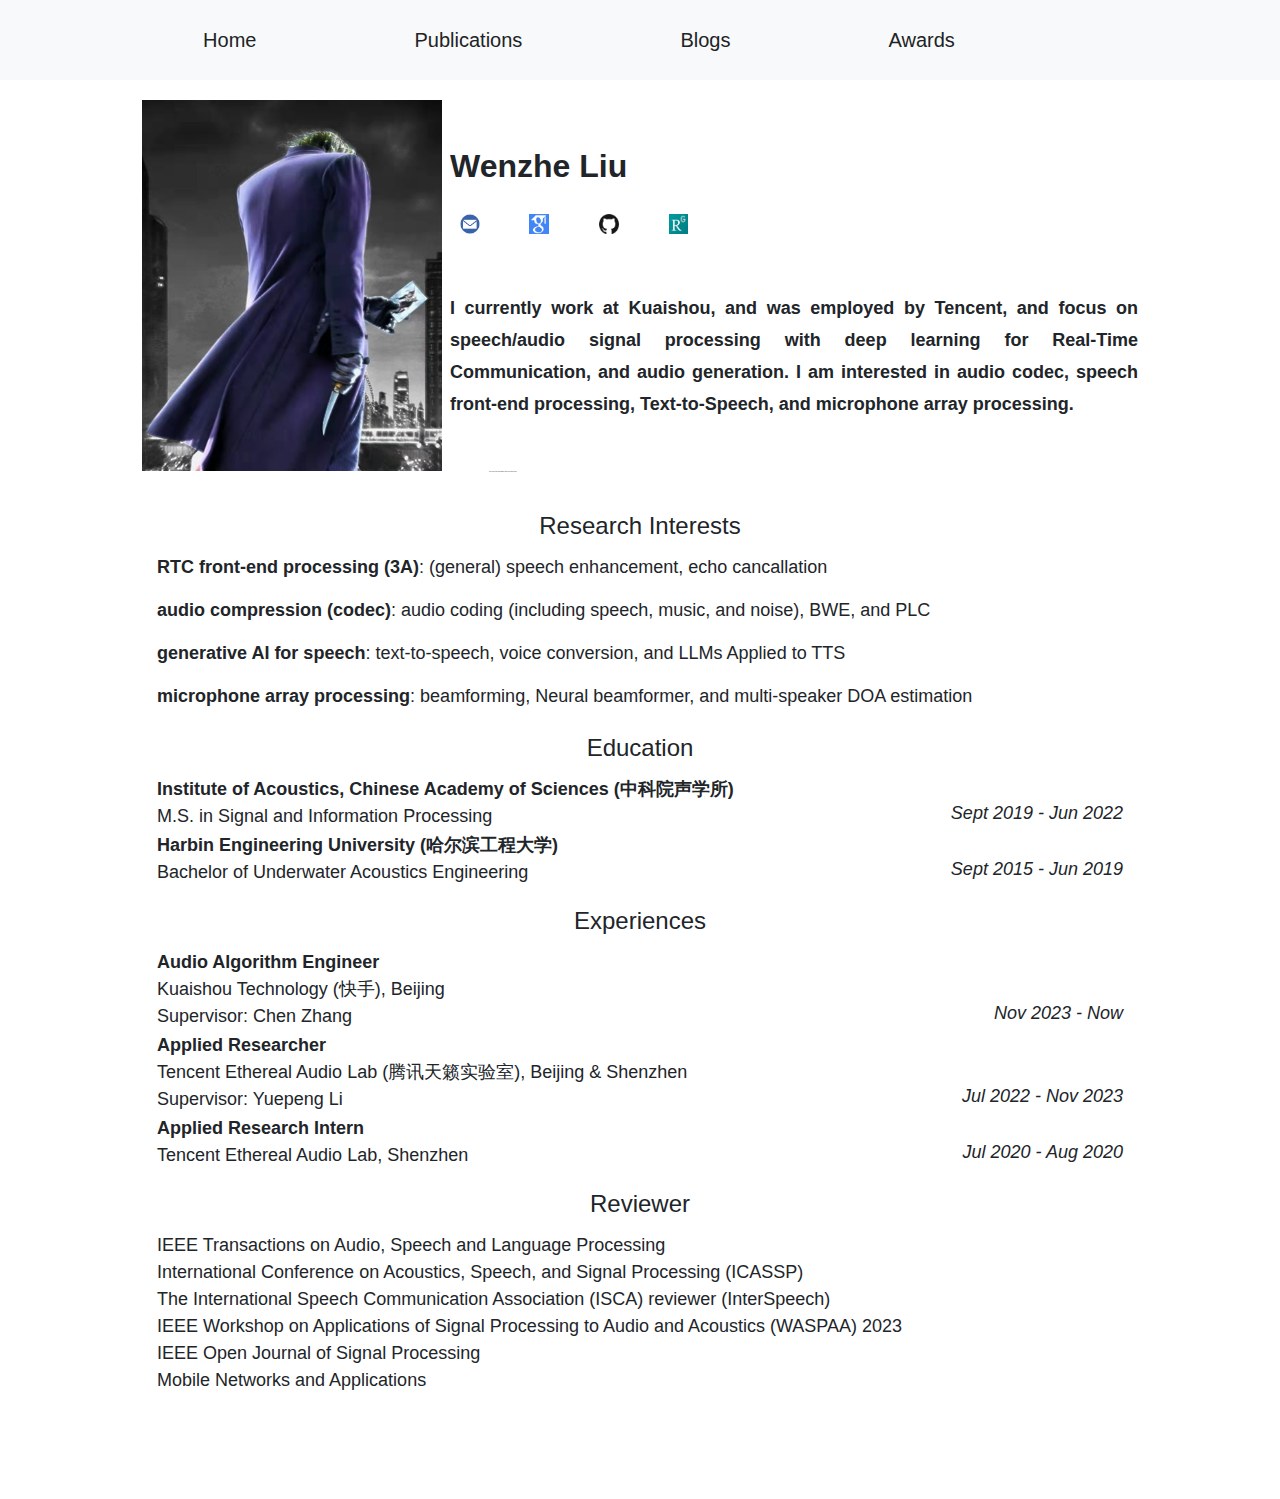
==== commit 51024f81: "Update index.html" ====
--- a/index.html
+++ b/index.html
@@ -213,10 +213,19 @@
                         IEEE Transactions on Audio, Speech and Language Processing
                     </div>
 		    <div class="exp_company">
+                        International Conference on Acoustics, Speech, and Signal Processing (ICASSP)
+                    </div>
+		    <div class="exp_company">
+                        The International Speech Communication Association (ISCA) reviewer (InterSpeech)
+                    </div>
+		    <div class="exp_company">
                         IEEE Workshop on Applications of Signal Processing to Audio and Acoustics (WASPAA) 2023
                     </div>
 		    <div class="exp_company">
                         IEEE Open Journal of Signal Processing
+                    </div>
+		    <div class="exp_company">
+                        Mobile Networks and Applications
                     </div>
                 </div>
             </div>
